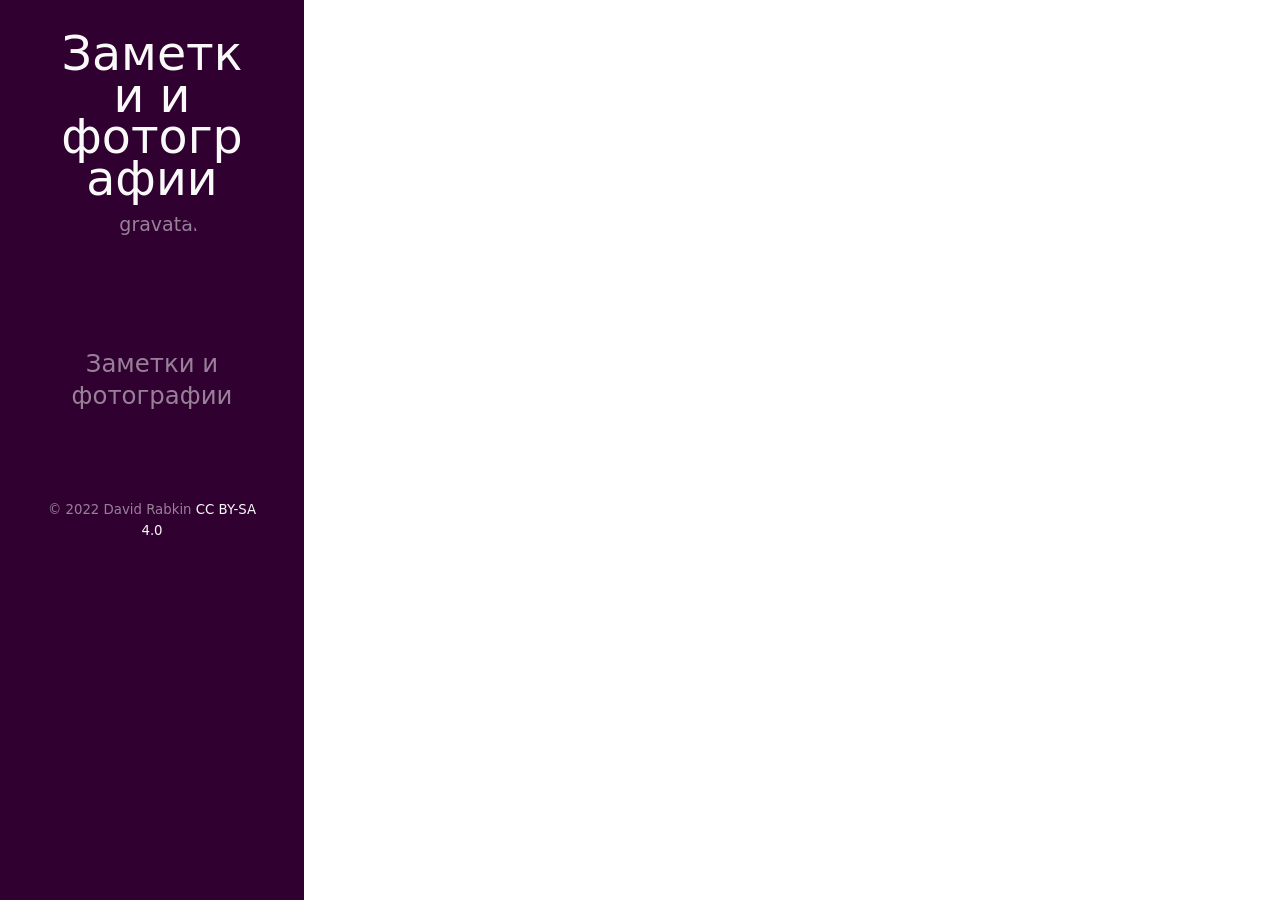
==== index.html @ d249d4dd "Publish site 2022-10-09 20:18:54" ====
<!DOCTYPE html>
<html lang="ru-ru">
    
  <head>
    <link href="https://gmpg.org/xfn/11" rel="profile">
    
    <link rel="canonical" href="http://example.org/">
    
    <meta charset="utf-8">
<meta http-equiv="X-UA-Compatible" content="IE=edge">
<!-- Enable responsiveness on mobile devices -->
<meta name="viewport" content="width=device-width, initial-scale=1.0, maximum-scale=1">
<meta name="generator" content="Hugo 0.104.3" />

    

<title>Заметки и фотографии</title>


<meta name="twitter:card" content="summary"/>
<meta name="twitter:title" content="Заметки и фотографии"/>
<meta name="twitter:description" content="Заметки и фотографии"/>

<meta property="og:title" content="Заметки и фотографии" />
<meta property="og:description" content="Заметки и фотографии" />
<meta property="og:type" content="website" />
<meta property="og:url" content="http://example.org/" />



    






<link rel="stylesheet" href="/scss/hyde-hyde.3081c4981fb69a2783dd36ecfdd0e6ba7a158d4cbfdd290ebce8f78ba0469fc6.css" integrity="sha256-MIHEmB&#43;2mieD3Tbs/dDmunoVjUy/3SkOvOj3i6BGn8Y=">


<link rel="stylesheet" href="/scss/print.2744dcbf8a0b2e74f8a50e4b34e5f441be7cf93cc7de27029121c6a09f9e77bc.css" integrity="sha256-J0Tcv4oLLnT4pQ5LNOX0Qb58&#43;TzH3icCkSHGoJ&#43;ed7w=" media="print">



    <!-- HTML5 shim and Respond.js for IE8 support of HTML5 elements and media queries -->
    <!--[if lt IE 9]>
    <script src="https://oss.maxcdn.com/html5shiv/3.7.3/html5shiv.min.js"></script>
    <script src="https://oss.maxcdn.com/respond/1.4.2/respond.min.js"></script>
    <![endif]-->
    <!-- Icons -->
    <link rel="apple-touch-icon-precomposed" sizes="144x144" href="/apple-touch-icon-144-precomposed.png">
    <link rel="shortcut icon" href="/favicon.png">
    <link rel="alternate" type="application/rss+xml" href="http://example.org/index.xml" title="Заметки и фотографии" />

    

</head>


    <body class="theme-base-00 ">
    
<div class="sidebar">
  <div class="container ">
    <div class="sidebar-about">
      <span class="site__title">
        <a href="http://example.org/">
        
          Заметки и фотографии
        
        </a>
      </span>
      
      
        <div class="author-image">
          <img src="https://www.gravatar.com/avatar/556de3c1b558328484c7624428c8906b?s=240&d=mp" class="img--circle img--headshot element--center" alt="gravatar">
        </div>
      
      <p class="site__description">
         Заметки и фотографии 
      </p>
    </div>
    <div class="collapsible-menu">
      <input type="checkbox" id="menuToggle">
      <label for="menuToggle">Заметки и фотографии</label>
      <div class="menu-content">
        <div>
	<ul class="sidebar-nav">
		 
		
	</ul>
</div>

        <section class="social">
	
	<a href="https://twitter.com/rdavid" rel="me"><i class="fab fa-twitter fa-lg" aria-hidden="true"></i></a>
	
	
	
	
	<a href="https://github.com/rdavid" rel="me"><i class="fab fa-github fa-lg" aria-hidden="true"></i></a>
	
	
	
	
	
	
	
	
	
	
	
	
	
	
	
	
	<a href="mailto:pub@rabkin.co.il" rel="me"><i class="fas fa-at fa-lg" aria-hidden="true"></i></a>
	
	
	
	
</section>

      </div>
    </div>
    
<div class="copyright">
  &copy; 2022 David Rabkin
  
    <a href="https://creativecommons.org/licenses/by-sa/4.0/deed.ru">CC BY-SA 4.0</a>
  
</div>



  </div>
</div>

        <div class="content container">
            
  <div class="post-list">
    
    
  </div>
  


        </div>
        
  
  <script defer src="https://use.fontawesome.com/releases/v5.12.1/js/all.js" integrity="sha384-ZbbbT1gw3joYkKRqh0kWyRp32UAvdqkpbLedQJSlnI8iLQcFVxaGyrOgOJiDQTTR" crossorigin="anonymous"></script>


    </body>
</html>
---- scss/hyde-hyde.3081c4981fb69a2783dd36ecfdd0e6ba7a158d4cbfdd290ebce8f78ba0469fc6.css ----
*{-webkit-box-sizing:border-box;-moz-box-sizing:border-box;box-sizing:border-box}html,body{margin:0;padding:0}html{font-family:"IBM Plex Sans",system-ui,-apple-system,BlinkMacSystemFont,"Segoe UI","Roboto","Droid Sans","Ubuntu","Helvetica Neue",Helvetica,Arial,sans-serif,"Apple Color Emoji","Segoe UI Emoji","Segoe UI Symbol";font-size:17px;line-height:1.667em}@media (min-width: 38em){html{font-size:19px}}body{color:#515151;background-color:#fff;-webkit-text-size-adjust:100%;-ms-text-size-adjust:100%}a{color:#268bd2;text-decoration:none}a:hover,a:focus{text-decoration:underline}a strong{color:inherit}img{display:block;max-width:100%;margin:0 0 1rem;border-radius:5px}table{margin-bottom:1rem;width:100%;font-size:85%;border:1px solid #e5e5e5;border-collapse:collapse}td,th{padding:.25rem .5rem;border:1px solid #e5e5e5}th{text-align:left}tbody tr:nth-child(odd) td,tbody tr:nth-child(odd) th{background-color:#f9f9f9}.container{max-width:38rem;padding-left:1.5rem;padding-right:1.5rem;margin-left:auto;margin-right:auto}footer{margin-bottom:2rem}.page,.post{margin-bottom:4em}.page li+li,.post li+li{margin-top:.25rem}.page-title,.post-title,.post-title a{color:#303030}.page-title,.post-title{margin-top:0}.post-date{display:block;margin-top:-.5rem;margin-bottom:1rem;color:#9a9a9a}.related{padding-top:2rem;padding-bottom:2rem;margin-bottom:2rem;border-top:1px solid #eee;border-bottom:1px solid #eee}.related-posts{padding-left:0;list-style:none}.related-posts h3{margin-top:0}.related-posts li small{font-size:75%;color:#999}.related-posts li a:hover{color:#268bd2;text-decoration:none}.related-posts li a:hover small{color:inherit}*{box-sizing:border-box}html{-webkit-text-size-adjust:100%;box-direction:normal;font-family:"IBM Plex Sans",system-ui,-apple-system,BlinkMacSystemFont,"Segoe UI","Roboto","Droid Sans","Ubuntu","Helvetica Neue",Helvetica,Arial,sans-serif,"Apple Color Emoji","Segoe UI Emoji","Segoe UI Symbol";font-size:17px;line-height:1.667em;font-weight:400}html,body{margin:0;padding:0}h1,h2,h3,h4{font-weight:400}h1{font-size:2.15rem;line-height:1.25;margin-bottom:1rem}h2{font-size:1.85rem;margin-bottom:.5rem}h3{font-size:1.5rem}h4{font-size:1.3rem}h5{font-size:1rem}figure{max-width:100%;margin:0;padding:0}.warning,.important,blockquote{padding:.8889rem;margin-top:1rem;margin-left:0px;margin-right:0px;border-left:6px solid;border-right:6px solid transparent;border-right-width:6px;border-right-style:solid;border-right-color:rgba(0,0,0,0) transparent;color:#7a7a7a}blockquote{background-color:#fafafa;border-left-color:#e6e6e6}.important{background-color:#fbf8e8;border-left-color:#fee450}.warning{background-color:#f2dbdc;border-left-color:#ae272f}kbd{font-family:"IBM Plex Sans",system-ui,-apple-system,BlinkMacSystemFont,"Segoe UI","Roboto","Droid Sans","Ubuntu","Helvetica Neue",Helvetica,Arial,sans-serif,"Apple Color Emoji","Segoe UI Emoji","Segoe UI Symbol";padding:2px 7px;border:1px solid #ccc;font-size:0.8em;line-height:1.4;background-color:#f3f3f3;color:#313131;box-shadow:0 0 0 rgba(0,0,0,0.2),0 0 0 2px #fff inset;border-radius:3px;display:inline-block;text-shadow:0 1px 0 #fff;white-space:nowrap}a{color:#268bd2;text-decoration:none;word-wrap:break-word}a.sidebar-nav-item:hover{border-style:none;text-decoration:none}a.sidebar-nav-item:focus{border-style:none;text-decoration:none}a:focus{color:#515151;border-bottom:1px dotted #ccc;text-decoration:none;background:transparent;background-color:transparent;word-wrap:break-word}a:focus.tag{border-style:none;text-decoration:none}a:hover{color:#515151;border-bottom:1px dotted #ccc;text-decoration:none;background:transparent;background-color:transparent;word-wrap:break-word}a:hover.tag{border-style:none;text-decoration:none}a.tag{border-style:none;text-decoration:none}a.read-more-symbol{text-decoration:none;border-style:none;text-decoration:none}.content{padding-bottom:2rem;padding-top:2rem}.sidebar{background-color:#300030;color:#fff;color:rgba(255,255,255,0.5);padding:2rem 1rem;text-align:center}.sidebar a{color:#f9f9f9;border:none}.sidebar a:hover{color:#268bd2}.sidebar a:focus{color:#268bd2}.sidebar .sidebar-about{text-align:center}.sidebar .author-image{display:block;margin-top:4px}.sidebar-nav{text-align:center;list-style:none;margin-bottom:2rem;margin-top:2rem;padding-left:0}.sidebar-nav-item{display:block;line-height:1.75}.sidebar-nav-item .active{font-weight:bold}.site__title{font-size:2.5rem;margin-bottom:0.5rem}.site__title a:hover{border:none}.site__description{font-size:1.285rem;font-weight:300}.social{text-align:center}.social a{padding:0 4px;border-style:none;text-decoration:none}.img--circle{border-radius:50%}.img--headshot{height:115px;width:115px}.img--caption{font-style:italic}.builtwith,.copyright{font-size:.7rem;line-height:1.1rem;text-align:center}.copyright{padding-top:1rem}.builtwith{padding-top:.2rem}.section__title{font-size:2.15rem}.post-list__item{margin-bottom:3em}.item__title--big{display:block;font-size:1.785rem;line-height:1.25}.item__title--small{font-size:1rem}.item__date{color:#9a9a9a;display:block;font-size:1rem;margin-bottom:.2rem;margin-top:.2rem}.post__meta{font-size:.8rem;color:#878787;font-weight:300}.post__category{font-weight:bold}.post__tag{background:#eee;border-radius:2px;color:#606570;font-size:.667rem;font-weight:bold;padding:2px 6px}.post__title{background-image:-webkit-linear-gradient(left, #ff2c2c, #7a5e91);background-image:-moz-linear-gradient(left, #ff2c2c, #7a5e91);background-image:-ms-linear-gradient(left, #ff2c2c, #7a5e91);background-image:-o-linear-gradient(left, #ff2c2c, #7a5e91);background-image:linear-gradient(to right, #ff2c2c, #7a5e91);color:transparent;-webkit-background-clip:text;background-clip:text}.post__subtitle{display:block;font-size:1.5rem;font-style:italic;padding:0 0 1rem 0}#references li{font-size:0.9rem}pre{tab-size:2}pre code{white-space:pre-wrap}code{font-family:"SFMono-Regular","SF-Mono",Menlo,Monaco,Consolas,"Liberation Mono","Roboto Mono","Ubuntu Mono","Courier New",Courier,monospace;font-size:.9rem}code{padding:.1em .1em;color:#ab5979;border-radius:3px}a code{color:#268bd2}.hljs{font-family:"SFMono-Regular","SF-Mono",Menlo,Monaco,Consolas,"Liberation Mono","Roboto Mono","Ubuntu Mono","Courier New",Courier,monospace;font-size:.8rem;line-height:1.667em;white-space:pre;border:1px solid #ddd;border-radius:4px}body .gist .gist-data{background-color:#fafafa}body .gist .highlight{background-color:transparent}body .gist td{border:none}ul.pagination{list-style:none}ul.pagination li.page-item{display:inline-block}ul.pagination li.page-item a{padding:0.05em 0.4em}ul.pagination li.page-item.active a{color:#c2255c;border-bottom:3px solid #c2255c}.navigation{max-width:calc(100% - 0px);margin:0 auto;margin-top:60px}.navigation a{font-size:0.8rem;display:flex;align-items:center;justify-content:center;padding:15px;color:#c2255c;border:2px solid #c2255c;line-height:1.25;text-transform:uppercase}.navigation a:hover{padding:14px;border-width:3px}.navigation a:nth-child(2){margin-top:10px}.navigation a:first-child:last-child{width:100%}.navigation .fa{font-size:0.8rem}.navigation .navigation-prev{text-align:left}.navigation .navigation-prev .fa{padding-right:10px}.navigation .navigation-prev .navigation-tittle{padding-left:4px}.navigation .navigation-next{text-align:right}.navigation .navigation-next .fa{padding-left:10px}.navigation .navigation-next .navigation-tittle{padding-right:4px}.navigation-single a{text-transform:none}.badge-category,a.badge-category{color:#fff !important;background-color:#0088cc}.badge-category:hover,.badge-category:focus,a.badge-category:hover,a.badge-category:focus{color:#0088cc !important;background:transparent;background-color:transparent;text-decoration:none;border-bottom:none}.badge-tag,a.badge-tag{color:#fff !important;background-color:#7766cc}.badge-tag:hover,.badge-tag:focus,a.badge-tag:hover,a.badge-tag:focus{color:#7766cc !important;background:transparent;background-color:transparent;text-decoration:none;border-bottom:none}.badge{display:inline-block;padding:0.25em 0.4em;font-size:0.75rem;font-weight:bold;line-height:1;text-align:center;white-space:nowrap;vertical-align:baseline;border-radius:0.25rem}.portfolio__content section{margin-bottom:1.765rem}.portfolio__featured-project{margin:0 0 1.765rem}.portfolio__featured-project img{margin:0 0 1rem;box-shadow:1px 1px #eee}.project__image{border:1px solid #eee;box-shadow:1px 1px #eee}.project__title{margin-top:1.765rem;letter-spacing:1px;font-size:1.85rem}.project__subtitle-small,.project__subtitle-big{font-style:italic;color:#778492;display:block;margin-top:0.5rem;margin:0 0 1rem}.project__subtitle-big{font-size:1.5rem}.project__subtitle-small{font-size:1.3rem}.project__featured-image{position:relative}.project__summary{margin-bottom:1.765rem;text-align:left}.divider{margin-bottom:3.5rem}.row-space{margin-bottom:1rem}.col-md-8,.col-sm-8,.col-md-4,.col-sm-4,.col-xs-12{min-height:1px;padding-left:15px;padding-right:15px;position:relative}.row{margin-left:-15px;margin-right:-15px}.col-xs-12{width:100%}.img-responsive{display:block;max-width:100%;height:auto}@media (min-width: 320px) and (max-width: 767px){html,body{font-size:17px}.sidebar li{padding:.1rem 0}.sidebar .container{padding-left:0;padding-right:0}.hidden-tablet{display:none}.sidebar-about,.copyright{display:none}.sidebar{margin:0;padding:0}.menu-content{padding:0 0 0 0px;max-height:0;overflow:hidden;margin-top:0}.collapsible-menu{padding:0px 0px}.collapsible-menu ul{list-style-type:none;padding:0}.collapsible-menu li{display:block}.collapsible-menu a{text-decoration:none;cursor:pointer}.collapsible-menu label{background:url(/img/menu-open.svg) no-repeat left center;background-position:1.5rem;display:block;cursor:pointer;color:#fff;padding:10px 0 10px 0px}input#menuToggle{display:none}input#menuToggle+label{font-weight:bold}input#menuToggle:checked+label{background-image:url(/img/menu-close.svg);background-position:1.5rem;color:#fff}input#menuToggle:checked~.menu-content{max-height:100% !important}.social{padding:1em 0 1em 0}}@media (min-width: 768px){html,body{font-size:17px}.sidebar{bottom:0;left:0;position:fixed;text-align:left;top:0;width:16rem}.sidebar-sticky{left:1rem;position:absolute;right:1rem;top:1rem}.content{margin-left:18rem;margin-right:2rem;max-width:38rem}.layout-reverse .sidebar{left:auto;right:0}.layout-reverse .content{margin-left:2rem;margin-right:18rem}.col-sm-8{width:66.66666667%}.project__title{margin-top:0.2rem}.navigation{display:flex;justify-content:space-between}.navigation a{width:calc(50% - 10px)}.navigation a:nth-child(2){margin-top:0}input#menuToggle,input#menuToggle+label{display:none}}@media (min-width: 992px){html,body{font-size:19px}.layout-reverse .content{margin-left:4rem;margin-right:22rem}.col-md-4{float:left;width:33.33333333%}.col-md-8{float:left;width:66.66666667%}.portfolio-container{width:68rem}}.element--center{display:block;margin-left:auto;margin-right:auto}.menu{background-color:#f3f3f3;color:#333;border-radius:2px;padding:1px 5px}.text-center{text-align:center}.pull-right{float:right}.draft{color:#999 !important}.theme-base-08 .sidebar{background-color:#ac4142}.theme-base-08 .content a{color:#ac4142}.theme-base-08 .related-posts li a:hover{color:#ac4142}.theme-base-09 .sidebar{background-color:#d28445}.theme-base-09 .content a{color:#d28445}.theme-base-09 .related-posts li a:hover{color:#d28445}.theme-base-0a .sidebar{background-color:#f4bf75}.theme-base-0a .content a{color:#f4bf75}.theme-base-0a .related-posts li a:hover{color:#f4bf75}.theme-base-0b .sidebar{background-color:#90a959}.theme-base-0b .content a{color:#90a959}.theme-base-0b .related-posts li a:hover{color:#90a959}.theme-base-0c .sidebar{background-color:#75b5aa}.theme-base-0c .content a{color:#75b5aa}.theme-base-0c .related-posts li a:hover{color:#75b5aa}.theme-base-0d .sidebar{background-color:#6a9fb5}.theme-base-0d .content a{color:#6a9fb5}.theme-base-0d .related-posts li a:hover{color:#6a9fb5}.theme-base-0e .sidebar{background-color:#aa759f}.theme-base-0e .content a{color:#aa759f}.theme-base-0e .related-posts li a:hover{color:#aa759f}.theme-base-0f .sidebar{background-color:#8f5536}.theme-base-0f .content a{color:#8f5536}.theme-base-0f .related-posts li a:hover{color:#8f5536}

/*# sourceMappingURL=hyde-hyde.css.map */
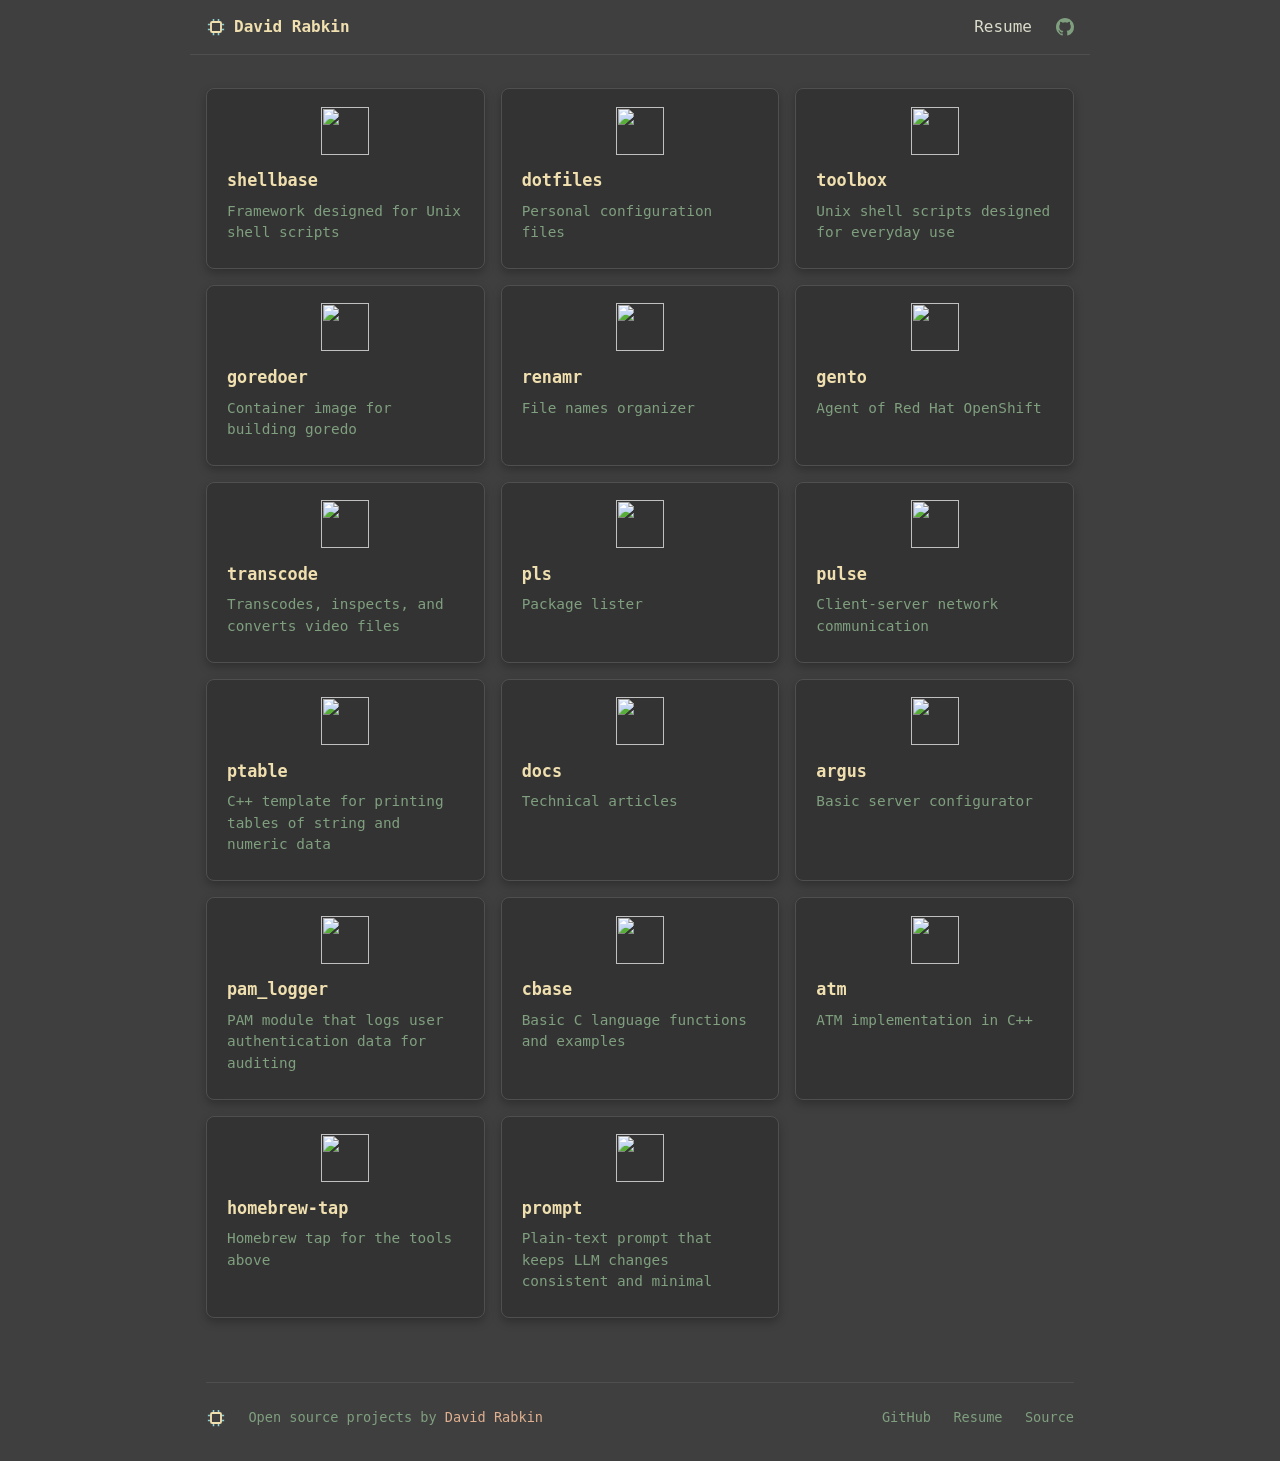
==== commit fab07e27: "feat(site): redesign as minimal zenburn portfolio Replace the Hugo blog with a static card grid of G" ====
--- a/index.html
+++ b/index.html
@@ -1,155 +1,53 @@
 <!DOCTYPE html>
-<html lang="ru-ru">
-    
-  <head>
-    <link href="https://gmpg.org/xfn/11" rel="profile">
-    
-    <link rel="canonical" href="http://example.org/">
-    
-    <meta charset="utf-8">
-<meta http-equiv="X-UA-Compatible" content="IE=edge">
-<!-- Enable responsiveness on mobile devices -->
-<meta name="viewport" content="width=device-width, initial-scale=1.0, maximum-scale=1">
-<meta name="generator" content="Hugo 0.104.3" />
-
-    
-
-<title>Заметки и фотографии</title>
-
-
-<meta name="twitter:card" content="summary"/>
-<meta name="twitter:title" content="Заметки и фотографии"/>
-<meta name="twitter:description" content="Заметки и фотографии"/>
-
-<meta property="og:title" content="Заметки и фотографии" />
-<meta property="og:description" content="Заметки и фотографии" />
-<meta property="og:type" content="website" />
-<meta property="og:url" content="http://example.org/" />
-
-
-
-    
-
-
-
-
-
-
-<link rel="stylesheet" href="/scss/hyde-hyde.3081c4981fb69a2783dd36ecfdd0e6ba7a158d4cbfdd290ebce8f78ba0469fc6.css" integrity="sha256-MIHEmB&#43;2mieD3Tbs/dDmunoVjUy/3SkOvOj3i6BGn8Y=">
-
-
-<link rel="stylesheet" href="/scss/print.2744dcbf8a0b2e74f8a50e4b34e5f441be7cf93cc7de27029121c6a09f9e77bc.css" integrity="sha256-J0Tcv4oLLnT4pQ5LNOX0Qb58&#43;TzH3icCkSHGoJ&#43;ed7w=" media="print">
-
-
-
-    <!-- HTML5 shim and Respond.js for IE8 support of HTML5 elements and media queries -->
-    <!--[if lt IE 9]>
-    <script src="https://oss.maxcdn.com/html5shiv/3.7.3/html5shiv.min.js"></script>
-    <script src="https://oss.maxcdn.com/respond/1.4.2/respond.min.js"></script>
-    <![endif]-->
-    <!-- Icons -->
-    <link rel="apple-touch-icon-precomposed" sizes="144x144" href="/apple-touch-icon-144-precomposed.png">
-    <link rel="shortcut icon" href="/favicon.png">
-    <link rel="alternate" type="application/rss+xml" href="http://example.org/index.xml" title="Заметки и фотографии" />
-
-    
-
+<html lang="en">
+<head>
+<meta charset="utf-8">
+<meta name="viewport" content="width=device-width, initial-scale=1">
+<meta name="description" content="Open source projects by David Rabkin.">
+<meta name="theme-color" content="#3f3f3f">
+<title>David Rabkin</title>
+<link rel="icon" href="favicon.svg" type="image/svg+xml">
+<link rel="stylesheet" href="style.css">
 </head>
-
-
-    <body class="theme-base-00 ">
-    
-<div class="sidebar">
-  <div class="container ">
-    <div class="sidebar-about">
-      <span class="site__title">
-        <a href="http://example.org/">
-        
-          Заметки и фотографии
-        
-        </a>
-      </span>
-      
-      
-        <div class="author-image">
-          <img src="https://www.gravatar.com/avatar/556de3c1b558328484c7624428c8906b?s=240&d=mp" class="img--circle img--headshot element--center" alt="gravatar">
-        </div>
-      
-      <p class="site__description">
-         Заметки и фотографии 
-      </p>
-    </div>
-    <div class="collapsible-menu">
-      <input type="checkbox" id="menuToggle">
-      <label for="menuToggle">Заметки и фотографии</label>
-      <div class="menu-content">
-        <div>
-	<ul class="sidebar-nav">
-		 
-		
-	</ul>
+<body>
+<nav>
+<a class="brand" href="/"><img src="/favicon.svg" alt="" width="20" height="20">David Rabkin</a>
+<ul>
+<li><a href="http://cv.rabkin.co.il/">Resume</a></li>
+</ul>
+<a class="repo" href="https://github.com/rdavid" aria-label="GitHub"><svg viewBox="0 0 16 16" width="18" height="18" fill="currentColor" aria-hidden="true"><path d="M8 0C3.58 0 0 3.58 0 8c0 3.54 2.29 6.53 5.47 7.59.4.07.55-.17.55-.38 0-.19-.01-.82-.01-1.49-2.01.37-2.53-.49-2.69-.94-.09-.23-.48-.94-.82-1.13-.28-.15-.68-.52-.01-.53.63-.01 1.08.58 1.23.82.72 1.21 1.87.87 2.33.66.07-.52.28-.87.51-1.07-1.78-.2-3.64-.89-3.64-3.95 0-.87.31-1.59.82-2.15-.08-.2-.36-1.02.08-2.12 0 0 .67-.21 2.2.82a7.6 7.6 0 0 1 4 0c1.53-1.04 2.2-.82 2.2-.82.44 1.1.16 1.92.08 2.12.51.56.82 1.27.82 2.15 0 3.07-1.87 3.75-3.65 3.95.29.25.54.73.54 1.48 0 1.07-.01 1.93-.01 2.2 0 .21.15.46.55.38A8.01 8.01 0 0 0 16 8c0-4.42-3.58-8-8-8z"/></svg></a>
+</nav>
+<main id="projects">
+<ul>
+<li><a class="card" href="https://rdavid.github.io/shellbase/"><img src="https://rdavid.github.io/shellbase/favicon.svg" alt="" width="48" height="48" loading="lazy"><b>shellbase</b><span>Framework designed for Unix shell scripts</span></a></li>
+<li><a class="card" href="https://rdavid.github.io/dotfiles/"><img src="https://rdavid.github.io/dotfiles/favicon.svg" alt="" width="48" height="48" loading="lazy"><b>dotfiles</b><span>Personal configuration files</span></a></li>
+<li><a class="card" href="https://rdavid.github.io/toolbox/"><img src="https://rdavid.github.io/toolbox/favicon.svg" alt="" width="48" height="48" loading="lazy"><b>toolbox</b><span>Unix shell scripts designed for everyday use</span></a></li>
+<li><a class="card" href="https://rdavid.github.io/goredoer/"><img src="https://rdavid.github.io/goredoer/favicon.svg" alt="" width="48" height="48" loading="lazy"><b>goredoer</b><span>Container image for building goredo</span></a></li>
+<li><a class="card" href="https://rdavid.github.io/renamr/"><img src="https://rdavid.github.io/renamr/favicon.svg" alt="" width="48" height="48" loading="lazy"><b>renamr</b><span>File names organizer</span></a></li>
+<li><a class="card" href="https://rdavid.github.io/gento/"><img src="https://rdavid.github.io/gento/favicon.svg" alt="" width="48" height="48" loading="lazy"><b>gento</b><span>Agent of Red Hat OpenShift</span></a></li>
+<li><a class="card" href="https://rdavid.github.io/transcode/"><img src="https://rdavid.github.io/transcode/favicon.svg" alt="" width="48" height="48" loading="lazy"><b>transcode</b><span>Transcodes, inspects, and converts video files</span></a></li>
+<li><a class="card" href="https://rdavid.github.io/pls/"><img src="https://rdavid.github.io/pls/favicon.svg" alt="" width="48" height="48" loading="lazy"><b>pls</b><span>Package lister</span></a></li>
+<li><a class="card" href="https://rdavid.github.io/pulse/"><img src="https://rdavid.github.io/pulse/favicon.svg" alt="" width="48" height="48" loading="lazy"><b>pulse</b><span>Client-server network communication</span></a></li>
+<li><a class="card" href="https://rdavid.github.io/ptable/"><img src="https://rdavid.github.io/ptable/favicon.svg" alt="" width="48" height="48" loading="lazy"><b>ptable</b><span>C++ template for printing tables of string and numeric data</span></a></li>
+<li><a class="card" href="https://rdavid.github.io/docs/"><img src="https://rdavid.github.io/docs/favicon.svg" alt="" width="48" height="48" loading="lazy"><b>docs</b><span>Technical articles</span></a></li>
+<li><a class="card" href="https://rdavid.github.io/argus/"><img src="https://rdavid.github.io/argus/favicon.svg" alt="" width="48" height="48" loading="lazy"><b>argus</b><span>Basic server configurator</span></a></li>
+<li><a class="card" href="https://rdavid.github.io/pam_logger/"><img src="https://rdavid.github.io/pam_logger/favicon.svg" alt="" width="48" height="48" loading="lazy"><b>pam_logger</b><span>PAM module that logs user authentication data for auditing</span></a></li>
+<li><a class="card" href="https://rdavid.github.io/cbase/"><img src="https://rdavid.github.io/cbase/favicon.svg" alt="" width="48" height="48" loading="lazy"><b>cbase</b><span>Basic C language functions and examples</span></a></li>
+<li><a class="card" href="https://rdavid.github.io/atm/"><img src="https://rdavid.github.io/atm/favicon.svg" alt="" width="48" height="48" loading="lazy"><b>atm</b><span>ATM implementation in C++</span></a></li>
+<li><a class="card" href="https://rdavid.github.io/homebrew-tap/"><img src="https://rdavid.github.io/homebrew-tap/favicon.svg" alt="" width="48" height="48" loading="lazy"><b>homebrew-tap</b><span>Homebrew tap for the tools above</span></a></li>
+<li><a class="card" href="https://rdavid.github.io/prompt/"><img src="https://rdavid.github.io/prompt/favicon.svg" alt="" width="48" height="48" loading="lazy"><b>prompt</b><span>Plain-text prompt that keeps LLM changes consistent and minimal</span></a></li>
+</ul>
+</main>
+<footer>
+<div>
+<img src="/favicon.svg" alt="" width="20" height="20">
+<span>Open source projects by <a href="https://github.com/rdavid">David Rabkin</a></span>
 </div>
-
-        <section class="social">
-	
-	<a href="https://twitter.com/rdavid" rel="me"><i class="fab fa-twitter fa-lg" aria-hidden="true"></i></a>
-	
-	
-	
-	
-	<a href="https://github.com/rdavid" rel="me"><i class="fab fa-github fa-lg" aria-hidden="true"></i></a>
-	
-	
-	
-	
-	
-	
-	
-	
-	
-	
-	
-	
-	
-	
-	
-	
-	<a href="mailto:pub@rabkin.co.il" rel="me"><i class="fas fa-at fa-lg" aria-hidden="true"></i></a>
-	
-	
-	
-	
-</section>
-
-      </div>
-    </div>
-    
-<div class="copyright">
-  &copy; 2022 David Rabkin
-  
-    <a href="https://creativecommons.org/licenses/by-sa/4.0/deed.ru">CC BY-SA 4.0</a>
-  
+<div>
+<a href="https://github.com/rdavid">GitHub</a>
+<a href="http://cv.rabkin.co.il/">Resume</a>
+<a href="https://github.com/rdavid/rdavid.github.io">Source</a>
 </div>
-
-
-
-  </div>
-</div>
-
-        <div class="content container">
-            
-  <div class="post-list">
-    
-    
-  </div>
-  
-
-
-        </div>
-        
-  
-  <script defer src="https://use.fontawesome.com/releases/v5.12.1/js/all.js" integrity="sha384-ZbbbT1gw3joYkKRqh0kWyRp32UAvdqkpbLedQJSlnI8iLQcFVxaGyrOgOJiDQTTR" crossorigin="anonymous"></script>
-
-
-    </body>
+</footer>
+</body>
 </html>
--- a/style.css
+++ b/style.css
@@ -0,0 +1,240 @@
+/* Zenburn palette. */
+:root {
+  --bg: #3f3f3f;
+  --bg-dim: #333333;
+  --bg-hi: #4f4f4f;
+  --fg: #dcdccc;
+  --dim: #7f9f7f;
+  --red: #cc9393;
+  --orange: #dfaf8f;
+  --yellow: #f0dfaf;
+  --cyan: #8cd0d3;
+  --width: 56.25rem;
+}
+
+* {
+  box-sizing: border-box;
+}
+
+html {
+  background: var(--bg);
+  color: var(--fg);
+  font: 16px/1.6 ui-monospace, "SF Mono", Menlo, Consolas, "DejaVu Sans Mono",
+    monospace;
+  scroll-padding-top: 4.5rem;
+}
+
+body {
+  margin: 0 auto;
+  max-width: var(--width);
+  padding: 5.5rem 1rem 2rem;
+}
+
+a {
+  color: var(--orange);
+  text-decoration: none;
+}
+
+a:hover,
+a:focus-visible {
+  color: var(--cyan);
+}
+
+::selection {
+  background: var(--bg-hi);
+  color: var(--yellow);
+}
+
+nav {
+  align-items: center;
+  background: var(--bg);
+  border-bottom: 1px solid var(--bg-hi);
+  display: flex;
+  flex-wrap: wrap;
+  gap: 0.5rem 1.5rem;
+  justify-content: space-between;
+  left: 0;
+  margin: 0 auto;
+  max-width: var(--width);
+  padding: 0.9rem 1rem;
+  position: fixed;
+  right: 0;
+  top: 0;
+  z-index: 10;
+}
+
+nav .brand {
+  align-items: center;
+  color: var(--yellow);
+  display: flex;
+  font-weight: 700;
+  gap: 0.5rem;
+}
+
+nav ul {
+  display: flex;
+  flex: 1;
+  flex-wrap: wrap;
+  gap: 0.5rem 1.6rem;
+  justify-content: flex-end;
+  list-style: none;
+  margin: 0;
+  padding: 0;
+}
+
+nav ul a {
+  color: var(--fg);
+}
+
+nav ul a:hover,
+nav .repo:hover {
+  color: var(--orange);
+}
+
+nav .repo {
+  color: var(--dim);
+  display: flex;
+}
+
+header {
+  margin-bottom: 2rem;
+}
+
+h1 {
+  color: var(--yellow);
+  font-size: 1.5rem;
+  font-weight: 600;
+  margin: 0;
+}
+
+h1::before {
+  color: var(--dim);
+  content: "$ ";
+}
+
+header p {
+  color: var(--dim);
+  margin: 0.25rem 0 0;
+}
+
+h2 {
+  border-bottom: 1px solid var(--bg-hi);
+  color: var(--yellow);
+  font-size: 1rem;
+  font-weight: 600;
+  margin: 2.5rem 0 1rem;
+  padding-bottom: 0.4rem;
+}
+
+h2::before {
+  color: var(--dim);
+  content: "# ";
+}
+
+main ul {
+  display: grid;
+  gap: 1rem;
+  grid-template-columns: repeat(auto-fill, minmax(16rem, 1fr));
+  list-style: none;
+  margin: 0;
+  padding: 0;
+}
+
+main li {
+  display: flex;
+}
+
+.card {
+  background: var(--bg-dim);
+  border: 1px solid var(--bg-hi);
+  border-radius: 8px;
+  box-shadow: 0 4px 10px rgba(0, 0, 0, 0.25);
+  color: var(--fg);
+  display: flex;
+  flex-direction: column;
+  gap: 0.4rem;
+  padding: 1.1rem 1.25rem 1.5rem;
+  position: relative;
+  transition: all 0.2s ease;
+  width: 100%;
+}
+
+.card:hover,
+.card:focus-visible {
+  background: var(--bg-hi);
+  border-color: var(--orange);
+  box-shadow: 0 8px 20px rgba(0, 0, 0, 0.3);
+  color: var(--fg);
+  transform: translateY(-3px);
+}
+
+.card::after {
+  bottom: 0.4rem;
+  color: var(--orange);
+  content: "\2192";
+  left: 50%;
+  opacity: 0;
+  position: absolute;
+  transform: translateX(-50%);
+  transition: opacity 0.2s ease;
+}
+
+.card:hover::after,
+.card:focus-visible::after {
+  opacity: 0.8;
+}
+
+.card img {
+  align-self: center;
+  height: 48px;
+  margin-bottom: 0.4rem;
+  width: 48px;
+}
+
+.card b {
+  color: var(--yellow);
+  font-size: 1.05rem;
+}
+
+.card span {
+  color: var(--dim);
+  font-size: 0.9rem;
+  line-height: 1.5;
+}
+
+footer {
+  align-items: center;
+  border-top: 1px solid var(--bg-hi);
+  color: var(--dim);
+  display: flex;
+  flex-wrap: wrap;
+  font-size: 0.85rem;
+  gap: 1rem;
+  justify-content: space-between;
+  margin-top: 4rem;
+  padding-top: 1.5rem;
+}
+
+footer div {
+  align-items: center;
+  display: flex;
+  gap: 0.6rem 1.4rem;
+}
+
+footer div:last-child a {
+  color: var(--dim);
+}
+
+footer div:last-child a:hover {
+  color: var(--orange);
+}
+
+.err {
+  color: var(--red);
+}
+
+@media (max-width: 35rem) {
+  html {
+    font-size: 15px;
+  }
+}
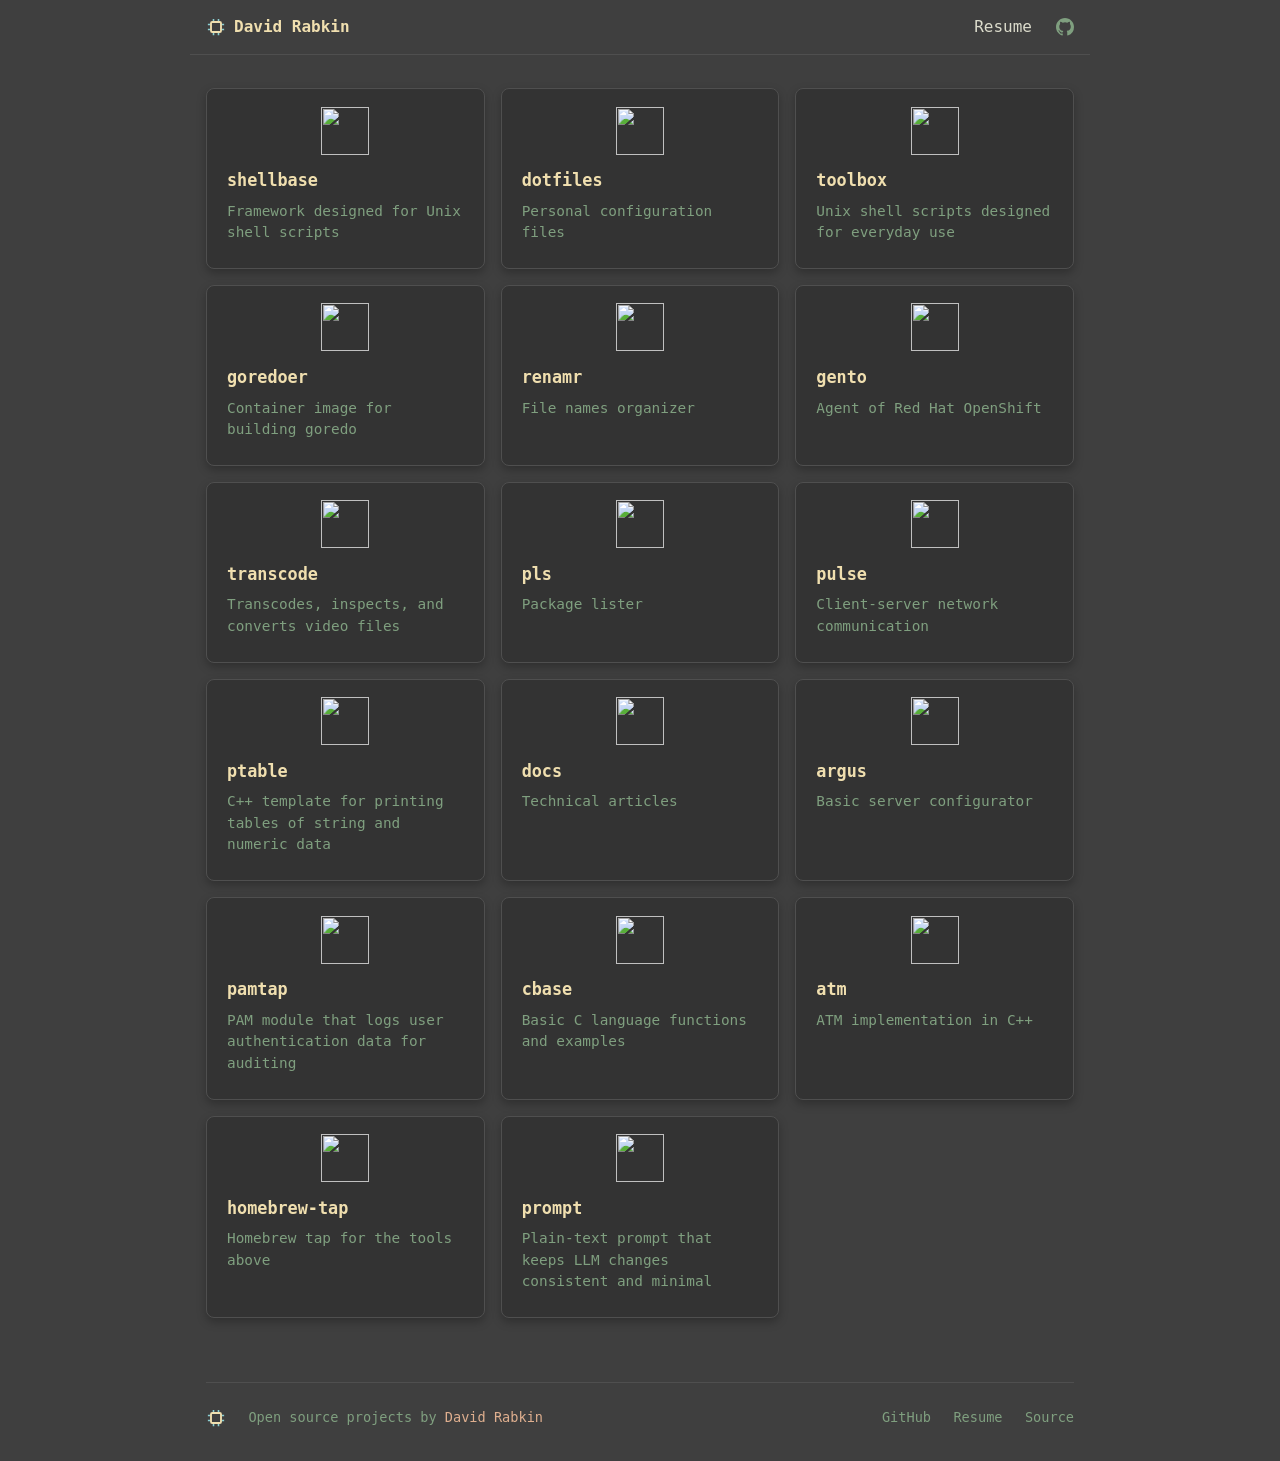
==== commit 4edd773b: "fix(site): rename pam_logger to pamtap" ====
--- a/index.html
+++ b/index.html
@@ -31,7 +31,7 @@
 <li><a class="card" href="https://rdavid.github.io/ptable/"><img src="https://rdavid.github.io/ptable/favicon.svg" alt="" width="48" height="48" loading="lazy"><b>ptable</b><span>C++ template for printing tables of string and numeric data</span></a></li>
 <li><a class="card" href="https://rdavid.github.io/docs/"><img src="https://rdavid.github.io/docs/favicon.svg" alt="" width="48" height="48" loading="lazy"><b>docs</b><span>Technical articles</span></a></li>
 <li><a class="card" href="https://rdavid.github.io/argus/"><img src="https://rdavid.github.io/argus/favicon.svg" alt="" width="48" height="48" loading="lazy"><b>argus</b><span>Basic server configurator</span></a></li>
-<li><a class="card" href="https://rdavid.github.io/pam_logger/"><img src="https://rdavid.github.io/pam_logger/favicon.svg" alt="" width="48" height="48" loading="lazy"><b>pam_logger</b><span>PAM module that logs user authentication data for auditing</span></a></li>
+<li><a class="card" href="https://rdavid.github.io/pamtap/"><img src="https://rdavid.github.io/pamtap/favicon.svg" alt="" width="48" height="48" loading="lazy"><b>pamtap</b><span>PAM module that logs user authentication data for auditing</span></a></li>
 <li><a class="card" href="https://rdavid.github.io/cbase/"><img src="https://rdavid.github.io/cbase/favicon.svg" alt="" width="48" height="48" loading="lazy"><b>cbase</b><span>Basic C language functions and examples</span></a></li>
 <li><a class="card" href="https://rdavid.github.io/atm/"><img src="https://rdavid.github.io/atm/favicon.svg" alt="" width="48" height="48" loading="lazy"><b>atm</b><span>ATM implementation in C++</span></a></li>
 <li><a class="card" href="https://rdavid.github.io/homebrew-tap/"><img src="https://rdavid.github.io/homebrew-tap/favicon.svg" alt="" width="48" height="48" loading="lazy"><b>homebrew-tap</b><span>Homebrew tap for the tools above</span></a></li>
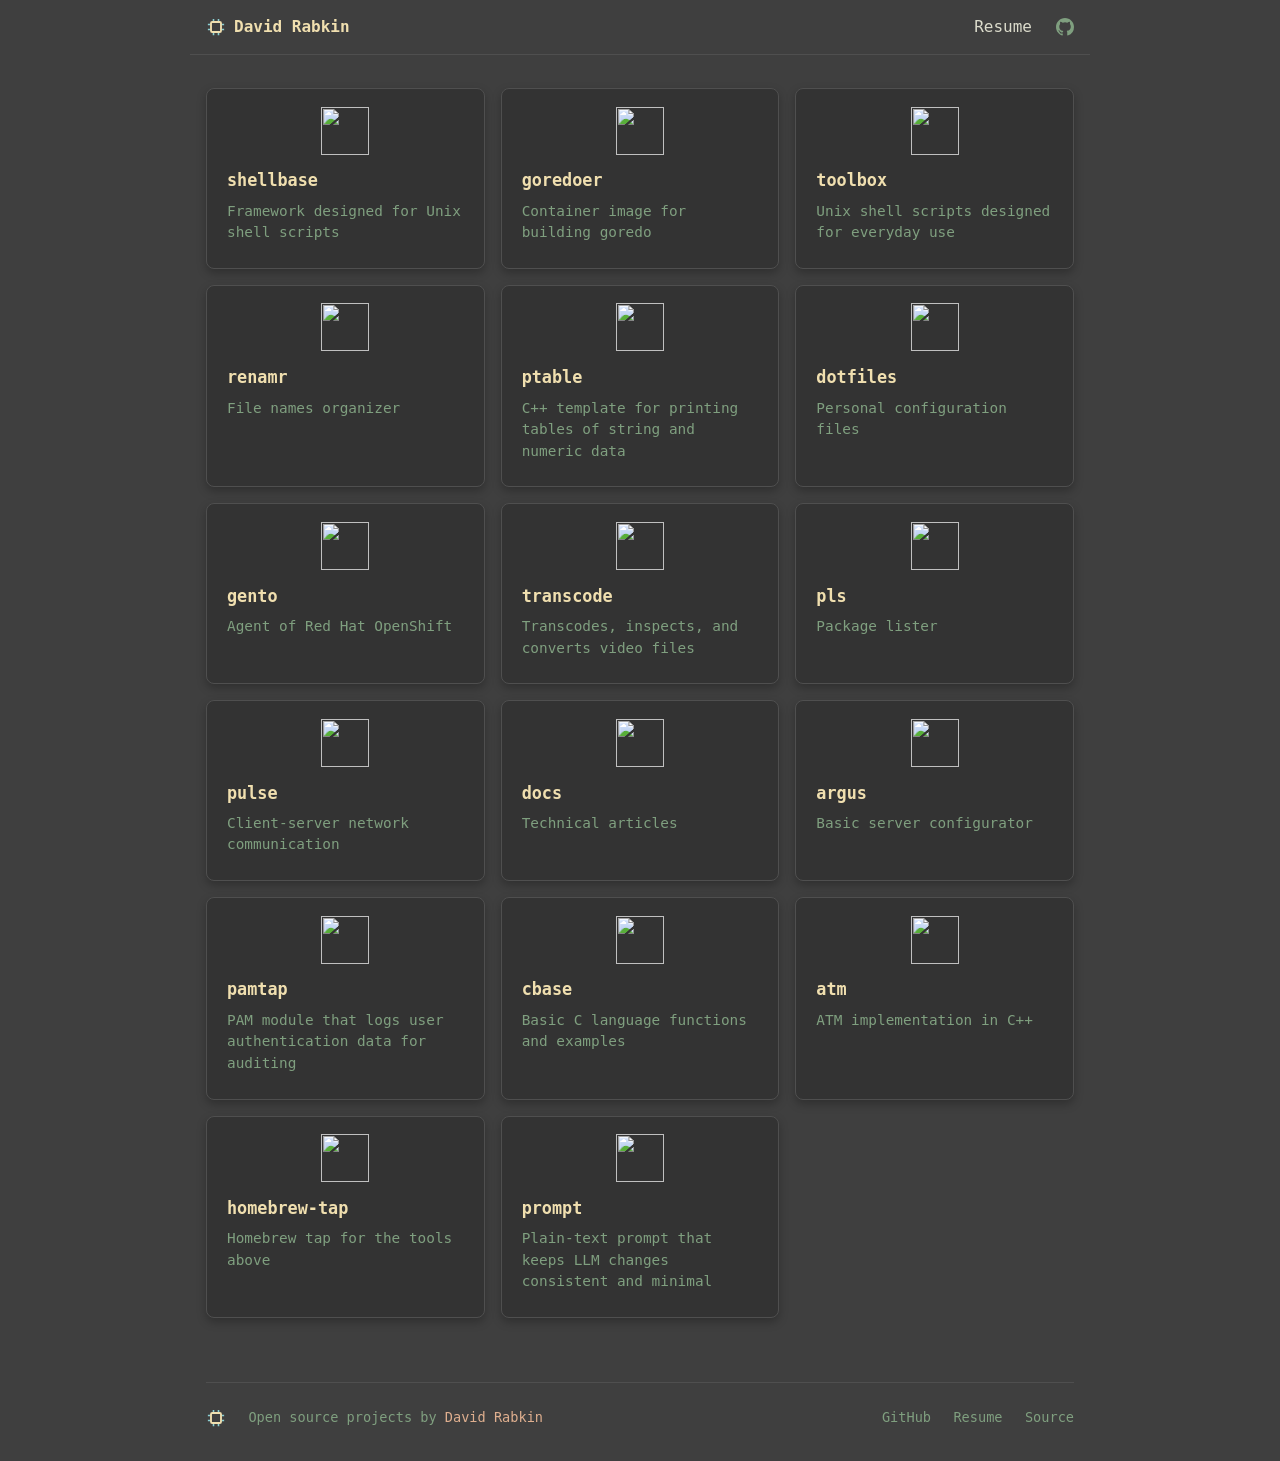
==== commit 7efa861d: "feat(site): reorder project cards" ====
--- a/index.html
+++ b/index.html
@@ -20,15 +20,15 @@
 <main id="projects">
 <ul>
 <li><a class="card" href="https://rdavid.github.io/shellbase/"><img src="https://rdavid.github.io/shellbase/favicon.svg" alt="" width="48" height="48" loading="lazy"><b>shellbase</b><span>Framework designed for Unix shell scripts</span></a></li>
+<li><a class="card" href="https://rdavid.github.io/goredoer/"><img src="https://rdavid.github.io/goredoer/favicon.svg" alt="" width="48" height="48" loading="lazy"><b>goredoer</b><span>Container image for building goredo</span></a></li>
+<li><a class="card" href="https://rdavid.github.io/toolbox/"><img src="https://rdavid.github.io/toolbox/favicon.svg" alt="" width="48" height="48" loading="lazy"><b>toolbox</b><span>Unix shell scripts designed for everyday use</span></a></li>
+<li><a class="card" href="https://rdavid.github.io/renamr/"><img src="https://rdavid.github.io/renamr/favicon.svg" alt="" width="48" height="48" loading="lazy"><b>renamr</b><span>File names organizer</span></a></li>
+<li><a class="card" href="https://rdavid.github.io/ptable/"><img src="https://rdavid.github.io/ptable/favicon.svg" alt="" width="48" height="48" loading="lazy"><b>ptable</b><span>C++ template for printing tables of string and numeric data</span></a></li>
 <li><a class="card" href="https://rdavid.github.io/dotfiles/"><img src="https://rdavid.github.io/dotfiles/favicon.svg" alt="" width="48" height="48" loading="lazy"><b>dotfiles</b><span>Personal configuration files</span></a></li>
-<li><a class="card" href="https://rdavid.github.io/toolbox/"><img src="https://rdavid.github.io/toolbox/favicon.svg" alt="" width="48" height="48" loading="lazy"><b>toolbox</b><span>Unix shell scripts designed for everyday use</span></a></li>
-<li><a class="card" href="https://rdavid.github.io/goredoer/"><img src="https://rdavid.github.io/goredoer/favicon.svg" alt="" width="48" height="48" loading="lazy"><b>goredoer</b><span>Container image for building goredo</span></a></li>
-<li><a class="card" href="https://rdavid.github.io/renamr/"><img src="https://rdavid.github.io/renamr/favicon.svg" alt="" width="48" height="48" loading="lazy"><b>renamr</b><span>File names organizer</span></a></li>
 <li><a class="card" href="https://rdavid.github.io/gento/"><img src="https://rdavid.github.io/gento/favicon.svg" alt="" width="48" height="48" loading="lazy"><b>gento</b><span>Agent of Red Hat OpenShift</span></a></li>
 <li><a class="card" href="https://rdavid.github.io/transcode/"><img src="https://rdavid.github.io/transcode/favicon.svg" alt="" width="48" height="48" loading="lazy"><b>transcode</b><span>Transcodes, inspects, and converts video files</span></a></li>
 <li><a class="card" href="https://rdavid.github.io/pls/"><img src="https://rdavid.github.io/pls/favicon.svg" alt="" width="48" height="48" loading="lazy"><b>pls</b><span>Package lister</span></a></li>
 <li><a class="card" href="https://rdavid.github.io/pulse/"><img src="https://rdavid.github.io/pulse/favicon.svg" alt="" width="48" height="48" loading="lazy"><b>pulse</b><span>Client-server network communication</span></a></li>
-<li><a class="card" href="https://rdavid.github.io/ptable/"><img src="https://rdavid.github.io/ptable/favicon.svg" alt="" width="48" height="48" loading="lazy"><b>ptable</b><span>C++ template for printing tables of string and numeric data</span></a></li>
 <li><a class="card" href="https://rdavid.github.io/docs/"><img src="https://rdavid.github.io/docs/favicon.svg" alt="" width="48" height="48" loading="lazy"><b>docs</b><span>Technical articles</span></a></li>
 <li><a class="card" href="https://rdavid.github.io/argus/"><img src="https://rdavid.github.io/argus/favicon.svg" alt="" width="48" height="48" loading="lazy"><b>argus</b><span>Basic server configurator</span></a></li>
 <li><a class="card" href="https://rdavid.github.io/pamtap/"><img src="https://rdavid.github.io/pamtap/favicon.svg" alt="" width="48" height="48" loading="lazy"><b>pamtap</b><span>PAM module that logs user authentication data for auditing</span></a></li>
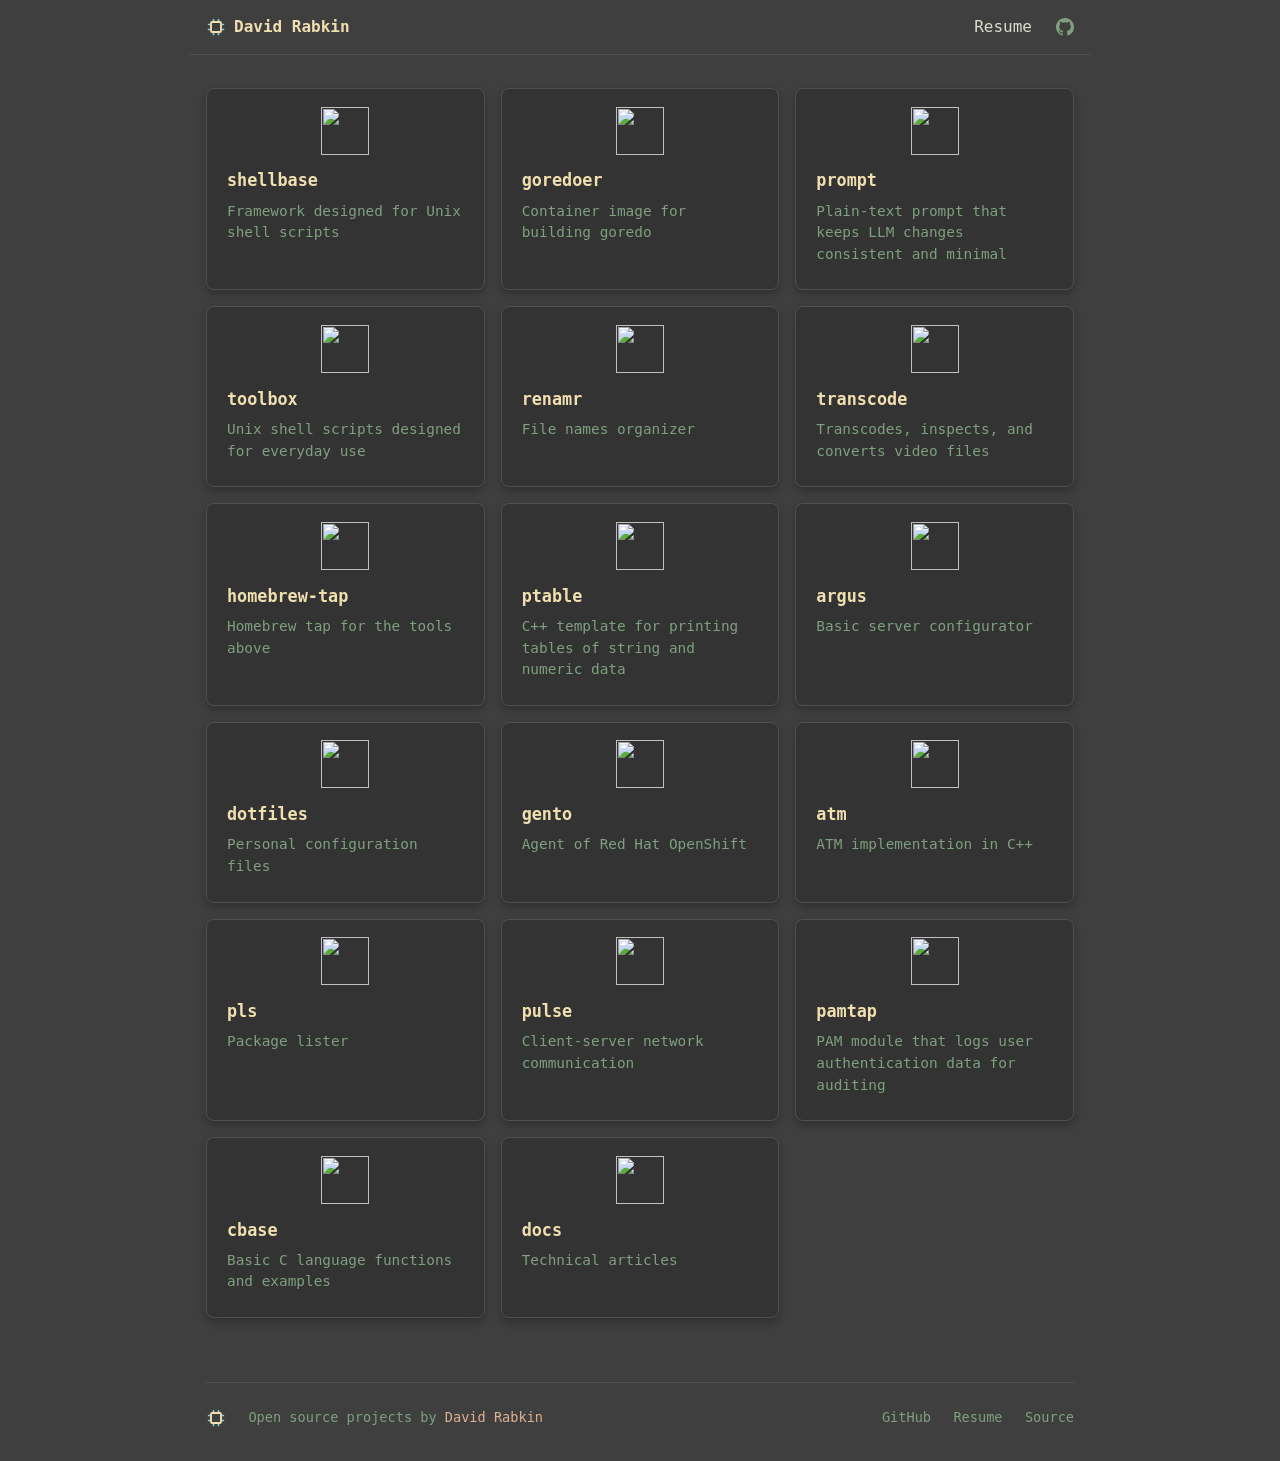
==== commit 3e07b398: "feat(site): reorder project cards" ====
--- a/index.html
+++ b/index.html
@@ -15,27 +15,27 @@
 <ul>
 <li><a href="http://cv.rabkin.co.il/">Resume</a></li>
 </ul>
-<a class="repo" href="https://github.com/rdavid" aria-label="GitHub"><svg viewBox="0 0 16 16" width="18" height="18" fill="currentColor" aria-hidden="true"><path d="M8 0C3.58 0 0 3.58 0 8c0 3.54 2.29 6.53 5.47 7.59.4.07.55-.17.55-.38 0-.19-.01-.82-.01-1.49-2.01.37-2.53-.49-2.69-.94-.09-.23-.48-.94-.82-1.13-.28-.15-.68-.52-.01-.53.63-.01 1.08.58 1.23.82.72 1.21 1.87.87 2.33.66.07-.52.28-.87.51-1.07-1.78-.2-3.64-.89-3.64-3.95 0-.87.31-1.59.82-2.15-.08-.2-.36-1.02.08-2.12 0 0 .67-.21 2.2.82a7.6 7.6 0 0 1 4 0c1.53-1.04 2.2-.82 2.2-.82.44 1.1.16 1.92.08 2.12.51.56.82 1.27.82 2.15 0 3.07-1.87 3.75-3.65 3.95.29.25.54.73.54 1.48 0 1.07-.01 1.93-.01 2.2 0 .21.15.46.55.38A8.01 8.01 0 0 0 16 8c0-4.42-3.58-8-8-8z"/></svg></a>
+<a class="repo" href="https://github.com/rdavid/rdavid.github.io" aria-label="Source on GitHub"><svg viewBox="0 0 16 16" width="18" height="18" fill="currentColor" aria-hidden="true"><path d="M8 0C3.58 0 0 3.58 0 8c0 3.54 2.29 6.53 5.47 7.59.4.07.55-.17.55-.38 0-.19-.01-.82-.01-1.49-2.01.37-2.53-.49-2.69-.94-.09-.23-.48-.94-.82-1.13-.28-.15-.68-.52-.01-.53.63-.01 1.08.58 1.23.82.72 1.21 1.87.87 2.33.66.07-.52.28-.87.51-1.07-1.78-.2-3.64-.89-3.64-3.95 0-.87.31-1.59.82-2.15-.08-.2-.36-1.02.08-2.12 0 0 .67-.21 2.2.82a7.6 7.6 0 0 1 4 0c1.53-1.04 2.2-.82 2.2-.82.44 1.1.16 1.92.08 2.12.51.56.82 1.27.82 2.15 0 3.07-1.87 3.75-3.65 3.95.29.25.54.73.54 1.48 0 1.07-.01 1.93-.01 2.2 0 .21.15.46.55.38A8.01 8.01 0 0 0 16 8c0-4.42-3.58-8-8-8z"/></svg></a>
 </nav>
 <main id="projects">
 <ul>
 <li><a class="card" href="https://rdavid.github.io/shellbase/"><img src="https://rdavid.github.io/shellbase/favicon.svg" alt="" width="48" height="48" loading="lazy"><b>shellbase</b><span>Framework designed for Unix shell scripts</span></a></li>
 <li><a class="card" href="https://rdavid.github.io/goredoer/"><img src="https://rdavid.github.io/goredoer/favicon.svg" alt="" width="48" height="48" loading="lazy"><b>goredoer</b><span>Container image for building goredo</span></a></li>
+<li><a class="card" href="https://rdavid.github.io/prompt/"><img src="https://rdavid.github.io/prompt/favicon.svg" alt="" width="48" height="48" loading="lazy"><b>prompt</b><span>Plain-text prompt that keeps LLM changes consistent and minimal</span></a></li>
 <li><a class="card" href="https://rdavid.github.io/toolbox/"><img src="https://rdavid.github.io/toolbox/favicon.svg" alt="" width="48" height="48" loading="lazy"><b>toolbox</b><span>Unix shell scripts designed for everyday use</span></a></li>
 <li><a class="card" href="https://rdavid.github.io/renamr/"><img src="https://rdavid.github.io/renamr/favicon.svg" alt="" width="48" height="48" loading="lazy"><b>renamr</b><span>File names organizer</span></a></li>
+<li><a class="card" href="https://rdavid.github.io/transcode/"><img src="https://rdavid.github.io/transcode/favicon.svg" alt="" width="48" height="48" loading="lazy"><b>transcode</b><span>Transcodes, inspects, and converts video files</span></a></li>
+<li><a class="card" href="https://rdavid.github.io/homebrew-tap/"><img src="https://rdavid.github.io/homebrew-tap/favicon.svg" alt="" width="48" height="48" loading="lazy"><b>homebrew-tap</b><span>Homebrew tap for the tools above</span></a></li>
 <li><a class="card" href="https://rdavid.github.io/ptable/"><img src="https://rdavid.github.io/ptable/favicon.svg" alt="" width="48" height="48" loading="lazy"><b>ptable</b><span>C++ template for printing tables of string and numeric data</span></a></li>
+<li><a class="card" href="https://rdavid.github.io/argus/"><img src="https://rdavid.github.io/argus/favicon.svg" alt="" width="48" height="48" loading="lazy"><b>argus</b><span>Basic server configurator</span></a></li>
 <li><a class="card" href="https://rdavid.github.io/dotfiles/"><img src="https://rdavid.github.io/dotfiles/favicon.svg" alt="" width="48" height="48" loading="lazy"><b>dotfiles</b><span>Personal configuration files</span></a></li>
 <li><a class="card" href="https://rdavid.github.io/gento/"><img src="https://rdavid.github.io/gento/favicon.svg" alt="" width="48" height="48" loading="lazy"><b>gento</b><span>Agent of Red Hat OpenShift</span></a></li>
-<li><a class="card" href="https://rdavid.github.io/transcode/"><img src="https://rdavid.github.io/transcode/favicon.svg" alt="" width="48" height="48" loading="lazy"><b>transcode</b><span>Transcodes, inspects, and converts video files</span></a></li>
+<li><a class="card" href="https://rdavid.github.io/atm/"><img src="https://rdavid.github.io/atm/favicon.svg" alt="" width="48" height="48" loading="lazy"><b>atm</b><span>ATM implementation in C++</span></a></li>
 <li><a class="card" href="https://rdavid.github.io/pls/"><img src="https://rdavid.github.io/pls/favicon.svg" alt="" width="48" height="48" loading="lazy"><b>pls</b><span>Package lister</span></a></li>
 <li><a class="card" href="https://rdavid.github.io/pulse/"><img src="https://rdavid.github.io/pulse/favicon.svg" alt="" width="48" height="48" loading="lazy"><b>pulse</b><span>Client-server network communication</span></a></li>
-<li><a class="card" href="https://rdavid.github.io/docs/"><img src="https://rdavid.github.io/docs/favicon.svg" alt="" width="48" height="48" loading="lazy"><b>docs</b><span>Technical articles</span></a></li>
-<li><a class="card" href="https://rdavid.github.io/argus/"><img src="https://rdavid.github.io/argus/favicon.svg" alt="" width="48" height="48" loading="lazy"><b>argus</b><span>Basic server configurator</span></a></li>
 <li><a class="card" href="https://rdavid.github.io/pamtap/"><img src="https://rdavid.github.io/pamtap/favicon.svg" alt="" width="48" height="48" loading="lazy"><b>pamtap</b><span>PAM module that logs user authentication data for auditing</span></a></li>
 <li><a class="card" href="https://rdavid.github.io/cbase/"><img src="https://rdavid.github.io/cbase/favicon.svg" alt="" width="48" height="48" loading="lazy"><b>cbase</b><span>Basic C language functions and examples</span></a></li>
-<li><a class="card" href="https://rdavid.github.io/atm/"><img src="https://rdavid.github.io/atm/favicon.svg" alt="" width="48" height="48" loading="lazy"><b>atm</b><span>ATM implementation in C++</span></a></li>
-<li><a class="card" href="https://rdavid.github.io/homebrew-tap/"><img src="https://rdavid.github.io/homebrew-tap/favicon.svg" alt="" width="48" height="48" loading="lazy"><b>homebrew-tap</b><span>Homebrew tap for the tools above</span></a></li>
-<li><a class="card" href="https://rdavid.github.io/prompt/"><img src="https://rdavid.github.io/prompt/favicon.svg" alt="" width="48" height="48" loading="lazy"><b>prompt</b><span>Plain-text prompt that keeps LLM changes consistent and minimal</span></a></li>
+<li><a class="card" href="https://rdavid.github.io/docs/"><img src="https://rdavid.github.io/docs/favicon.svg" alt="" width="48" height="48" loading="lazy"><b>docs</b><span>Technical articles</span></a></li>
 </ul>
 </main>
 <footer>
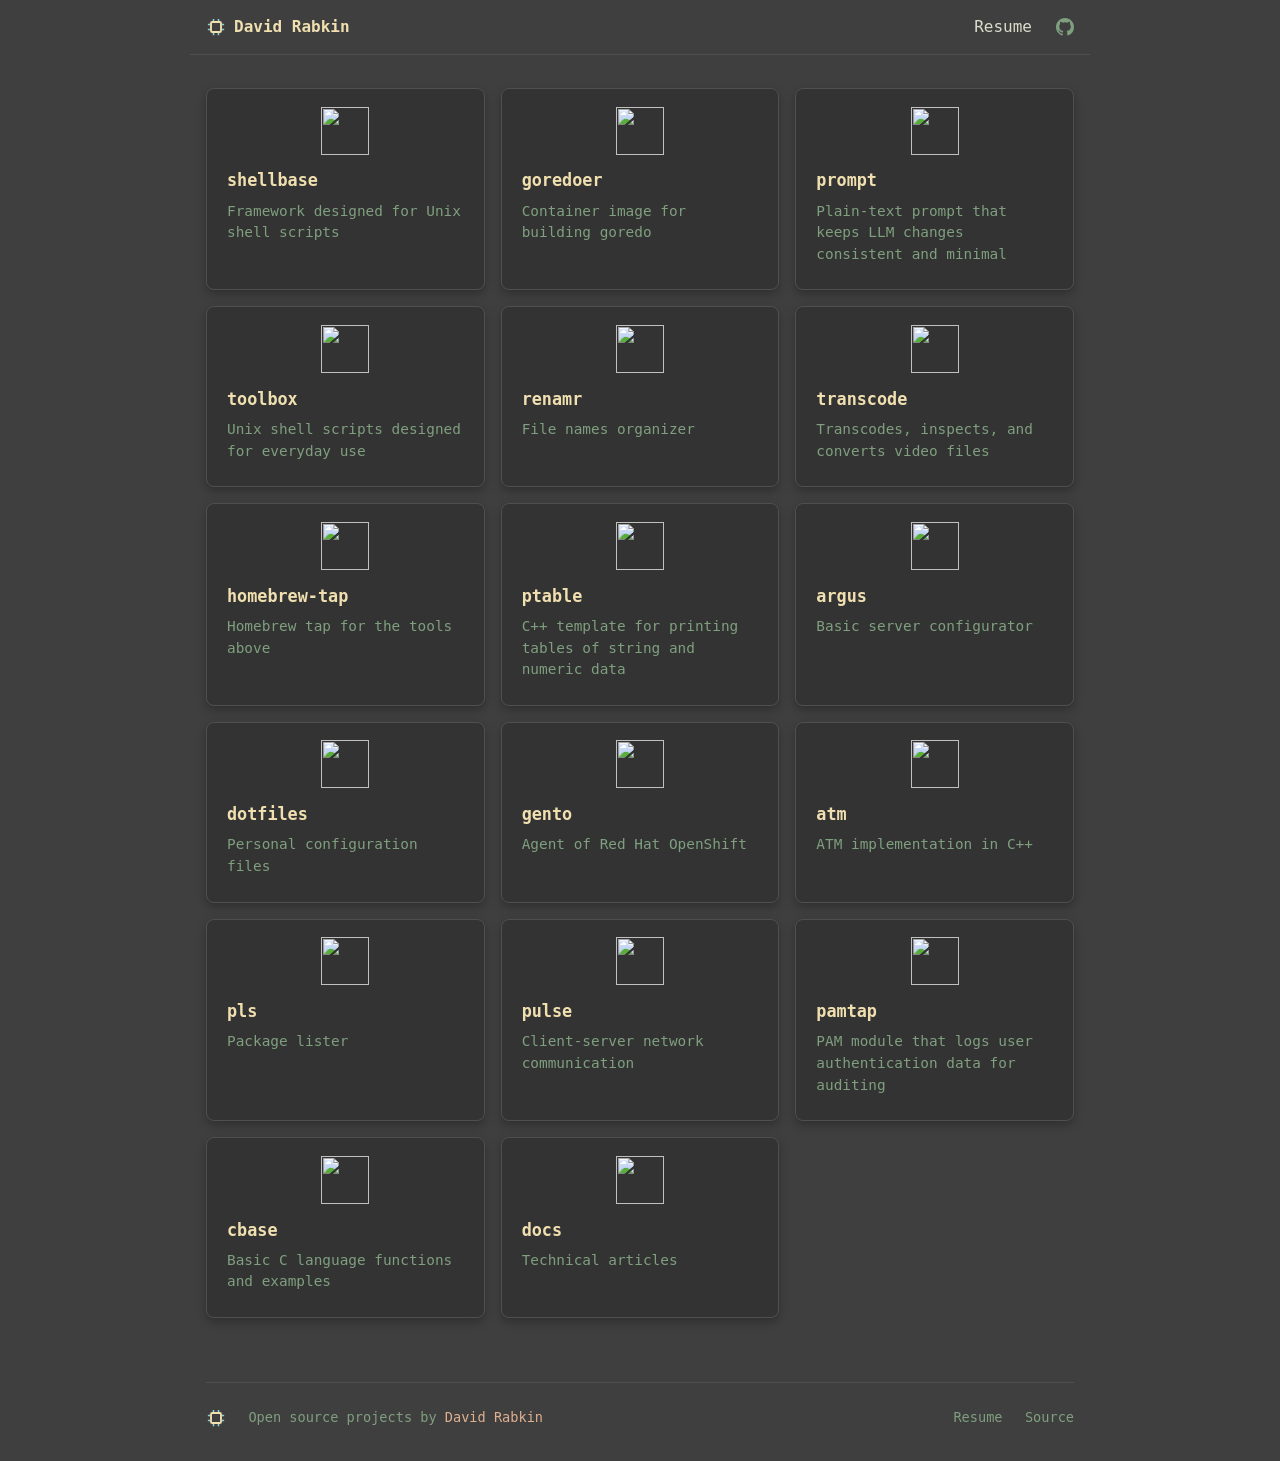
==== commit bfed3cf3: "fix(site): drop footer GitHub link and point name to site" ====
--- a/index.html
+++ b/index.html
@@ -41,10 +41,9 @@
 <footer>
 <div>
 <img src="/favicon.svg" alt="" width="20" height="20">
-<span>Open source projects by <a href="https://github.com/rdavid">David Rabkin</a></span>
+<span>Open source projects by <a href="https://rdavid.github.io/">David Rabkin</a></span>
 </div>
 <div>
-<a href="https://github.com/rdavid">GitHub</a>
 <a href="http://cv.rabkin.co.il/">Resume</a>
 <a href="https://github.com/rdavid/rdavid.github.io">Source</a>
 </div>
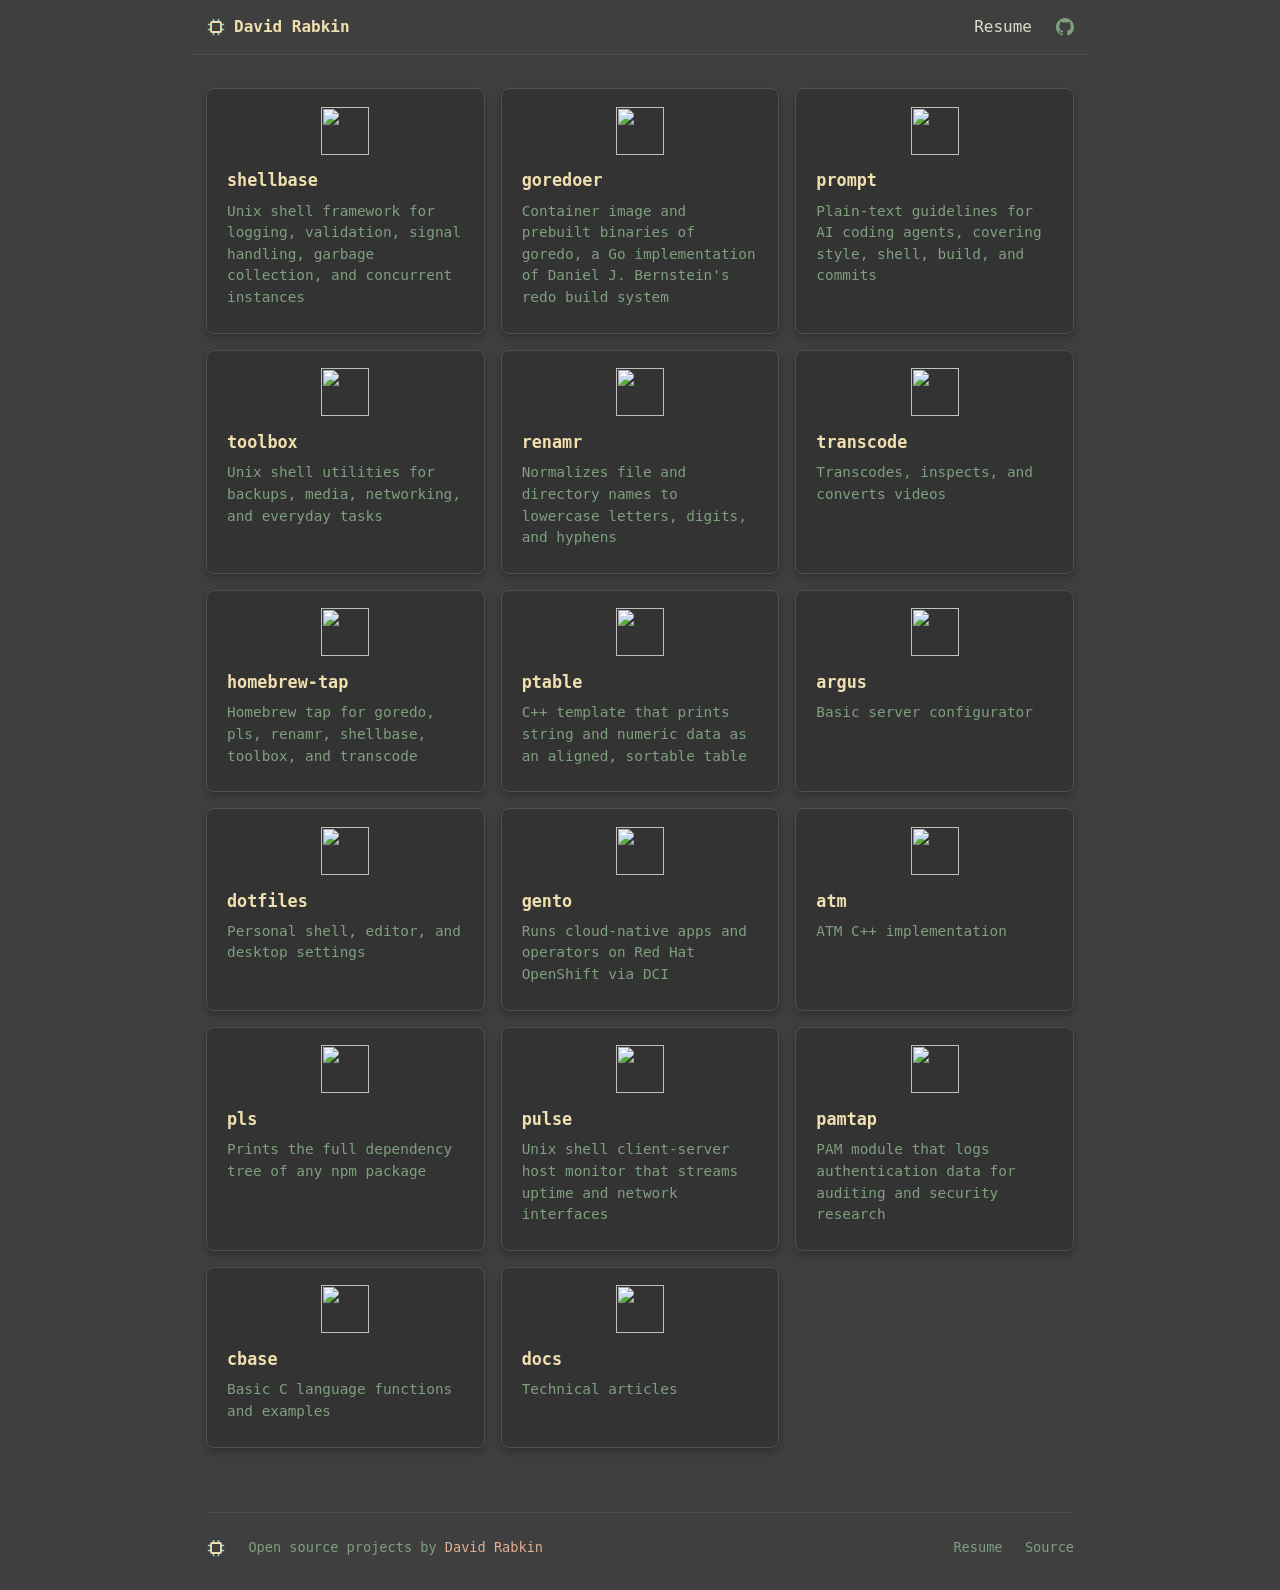
==== commit 924b746e: "feat(site): sync project descriptions with GitHub" ====
--- a/index.html
+++ b/index.html
@@ -19,21 +19,21 @@
 </nav>
 <main id="projects">
 <ul>
-<li><a class="card" href="https://rdavid.github.io/shellbase/"><img src="https://rdavid.github.io/shellbase/favicon.svg" alt="" width="48" height="48" loading="lazy"><b>shellbase</b><span>Framework designed for Unix shell scripts</span></a></li>
-<li><a class="card" href="https://rdavid.github.io/goredoer/"><img src="https://rdavid.github.io/goredoer/favicon.svg" alt="" width="48" height="48" loading="lazy"><b>goredoer</b><span>Container image for building goredo</span></a></li>
-<li><a class="card" href="https://rdavid.github.io/prompt/"><img src="https://rdavid.github.io/prompt/favicon.svg" alt="" width="48" height="48" loading="lazy"><b>prompt</b><span>Plain-text prompt that keeps LLM changes consistent and minimal</span></a></li>
-<li><a class="card" href="https://rdavid.github.io/toolbox/"><img src="https://rdavid.github.io/toolbox/favicon.svg" alt="" width="48" height="48" loading="lazy"><b>toolbox</b><span>Unix shell scripts designed for everyday use</span></a></li>
-<li><a class="card" href="https://rdavid.github.io/renamr/"><img src="https://rdavid.github.io/renamr/favicon.svg" alt="" width="48" height="48" loading="lazy"><b>renamr</b><span>File names organizer</span></a></li>
-<li><a class="card" href="https://rdavid.github.io/transcode/"><img src="https://rdavid.github.io/transcode/favicon.svg" alt="" width="48" height="48" loading="lazy"><b>transcode</b><span>Transcodes, inspects, and converts video files</span></a></li>
-<li><a class="card" href="https://rdavid.github.io/homebrew-tap/"><img src="https://rdavid.github.io/homebrew-tap/favicon.svg" alt="" width="48" height="48" loading="lazy"><b>homebrew-tap</b><span>Homebrew tap for the tools above</span></a></li>
-<li><a class="card" href="https://rdavid.github.io/ptable/"><img src="https://rdavid.github.io/ptable/favicon.svg" alt="" width="48" height="48" loading="lazy"><b>ptable</b><span>C++ template for printing tables of string and numeric data</span></a></li>
+<li><a class="card" href="https://rdavid.github.io/shellbase/"><img src="https://rdavid.github.io/shellbase/favicon.svg" alt="" width="48" height="48" loading="lazy"><b>shellbase</b><span>Unix shell framework for logging, validation, signal handling, garbage collection, and concurrent instances</span></a></li>
+<li><a class="card" href="https://rdavid.github.io/goredoer/"><img src="https://rdavid.github.io/goredoer/favicon.svg" alt="" width="48" height="48" loading="lazy"><b>goredoer</b><span>Container image and prebuilt binaries of goredo, a Go implementation of Daniel J. Bernstein's redo build system</span></a></li>
+<li><a class="card" href="https://rdavid.github.io/prompt/"><img src="https://rdavid.github.io/prompt/favicon.svg" alt="" width="48" height="48" loading="lazy"><b>prompt</b><span>Plain-text guidelines for AI coding agents, covering style, shell, build, and commits</span></a></li>
+<li><a class="card" href="https://rdavid.github.io/toolbox/"><img src="https://rdavid.github.io/toolbox/favicon.svg" alt="" width="48" height="48" loading="lazy"><b>toolbox</b><span>Unix shell utilities for backups, media, networking, and everyday tasks</span></a></li>
+<li><a class="card" href="https://rdavid.github.io/renamr/"><img src="https://rdavid.github.io/renamr/favicon.svg" alt="" width="48" height="48" loading="lazy"><b>renamr</b><span>Normalizes file and directory names to lowercase letters, digits, and hyphens</span></a></li>
+<li><a class="card" href="https://rdavid.github.io/transcode/"><img src="https://rdavid.github.io/transcode/favicon.svg" alt="" width="48" height="48" loading="lazy"><b>transcode</b><span>Transcodes, inspects, and converts videos</span></a></li>
+<li><a class="card" href="https://rdavid.github.io/homebrew-tap/"><img src="https://rdavid.github.io/homebrew-tap/favicon.svg" alt="" width="48" height="48" loading="lazy"><b>homebrew-tap</b><span>Homebrew tap for goredo, pls, renamr, shellbase, toolbox, and transcode</span></a></li>
+<li><a class="card" href="https://rdavid.github.io/ptable/"><img src="https://rdavid.github.io/ptable/favicon.svg" alt="" width="48" height="48" loading="lazy"><b>ptable</b><span>C++ template that prints string and numeric data as an aligned, sortable table</span></a></li>
 <li><a class="card" href="https://rdavid.github.io/argus/"><img src="https://rdavid.github.io/argus/favicon.svg" alt="" width="48" height="48" loading="lazy"><b>argus</b><span>Basic server configurator</span></a></li>
-<li><a class="card" href="https://rdavid.github.io/dotfiles/"><img src="https://rdavid.github.io/dotfiles/favicon.svg" alt="" width="48" height="48" loading="lazy"><b>dotfiles</b><span>Personal configuration files</span></a></li>
-<li><a class="card" href="https://rdavid.github.io/gento/"><img src="https://rdavid.github.io/gento/favicon.svg" alt="" width="48" height="48" loading="lazy"><b>gento</b><span>Agent of Red Hat OpenShift</span></a></li>
-<li><a class="card" href="https://rdavid.github.io/atm/"><img src="https://rdavid.github.io/atm/favicon.svg" alt="" width="48" height="48" loading="lazy"><b>atm</b><span>ATM implementation in C++</span></a></li>
-<li><a class="card" href="https://rdavid.github.io/pls/"><img src="https://rdavid.github.io/pls/favicon.svg" alt="" width="48" height="48" loading="lazy"><b>pls</b><span>Package lister</span></a></li>
-<li><a class="card" href="https://rdavid.github.io/pulse/"><img src="https://rdavid.github.io/pulse/favicon.svg" alt="" width="48" height="48" loading="lazy"><b>pulse</b><span>Client-server network communication</span></a></li>
-<li><a class="card" href="https://rdavid.github.io/pamtap/"><img src="https://rdavid.github.io/pamtap/favicon.svg" alt="" width="48" height="48" loading="lazy"><b>pamtap</b><span>PAM module that logs user authentication data for auditing</span></a></li>
+<li><a class="card" href="https://rdavid.github.io/dotfiles/"><img src="https://rdavid.github.io/dotfiles/favicon.svg" alt="" width="48" height="48" loading="lazy"><b>dotfiles</b><span>Personal shell, editor, and desktop settings</span></a></li>
+<li><a class="card" href="https://rdavid.github.io/gento/"><img src="https://rdavid.github.io/gento/favicon.svg" alt="" width="48" height="48" loading="lazy"><b>gento</b><span>Runs cloud-native apps and operators on Red Hat OpenShift via DCI</span></a></li>
+<li><a class="card" href="https://rdavid.github.io/atm/"><img src="https://rdavid.github.io/atm/favicon.svg" alt="" width="48" height="48" loading="lazy"><b>atm</b><span>ATM C++ implementation</span></a></li>
+<li><a class="card" href="https://rdavid.github.io/pls/"><img src="https://rdavid.github.io/pls/favicon.svg" alt="" width="48" height="48" loading="lazy"><b>pls</b><span>Prints the full dependency tree of any npm package</span></a></li>
+<li><a class="card" href="https://rdavid.github.io/pulse/"><img src="https://rdavid.github.io/pulse/favicon.svg" alt="" width="48" height="48" loading="lazy"><b>pulse</b><span>Unix shell client-server host monitor that streams uptime and network interfaces</span></a></li>
+<li><a class="card" href="https://rdavid.github.io/pamtap/"><img src="https://rdavid.github.io/pamtap/favicon.svg" alt="" width="48" height="48" loading="lazy"><b>pamtap</b><span>PAM module that logs authentication data for auditing and security research</span></a></li>
 <li><a class="card" href="https://rdavid.github.io/cbase/"><img src="https://rdavid.github.io/cbase/favicon.svg" alt="" width="48" height="48" loading="lazy"><b>cbase</b><span>Basic C language functions and examples</span></a></li>
 <li><a class="card" href="https://rdavid.github.io/docs/"><img src="https://rdavid.github.io/docs/favicon.svg" alt="" width="48" height="48" loading="lazy"><b>docs</b><span>Technical articles</span></a></li>
 </ul>
